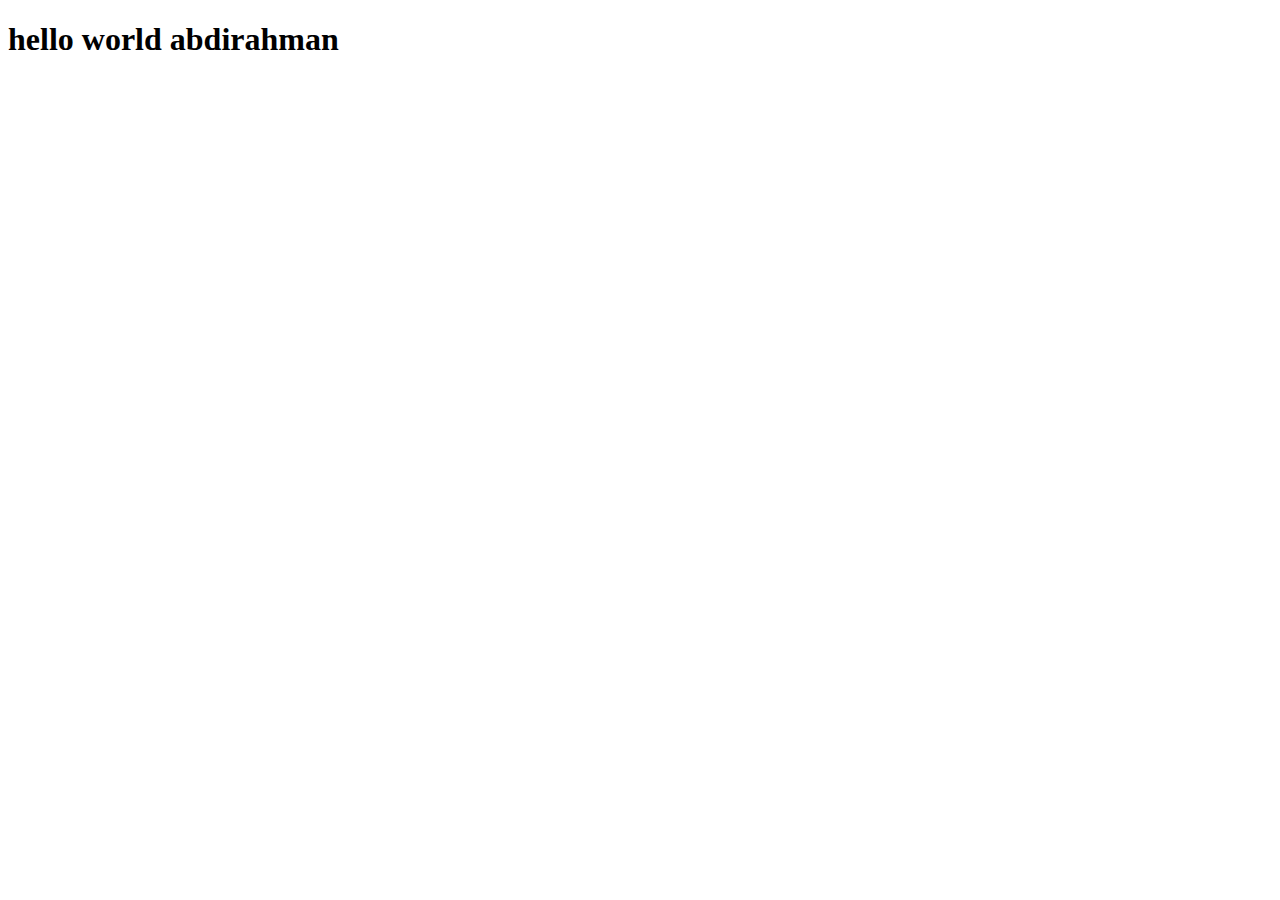
==== about.html @ 11e9bd49 "about page" ====
<!DOCTYPE html>
<html lang="en">
<head>
    <meta charset="UTF-8">
    <meta name="viewport" content="width=device-width, initial-scale=1.0">
    <title>Document</title>
 
</head>
<body>
    <h1>hello world abdirahman</h1>
</body>
</html>
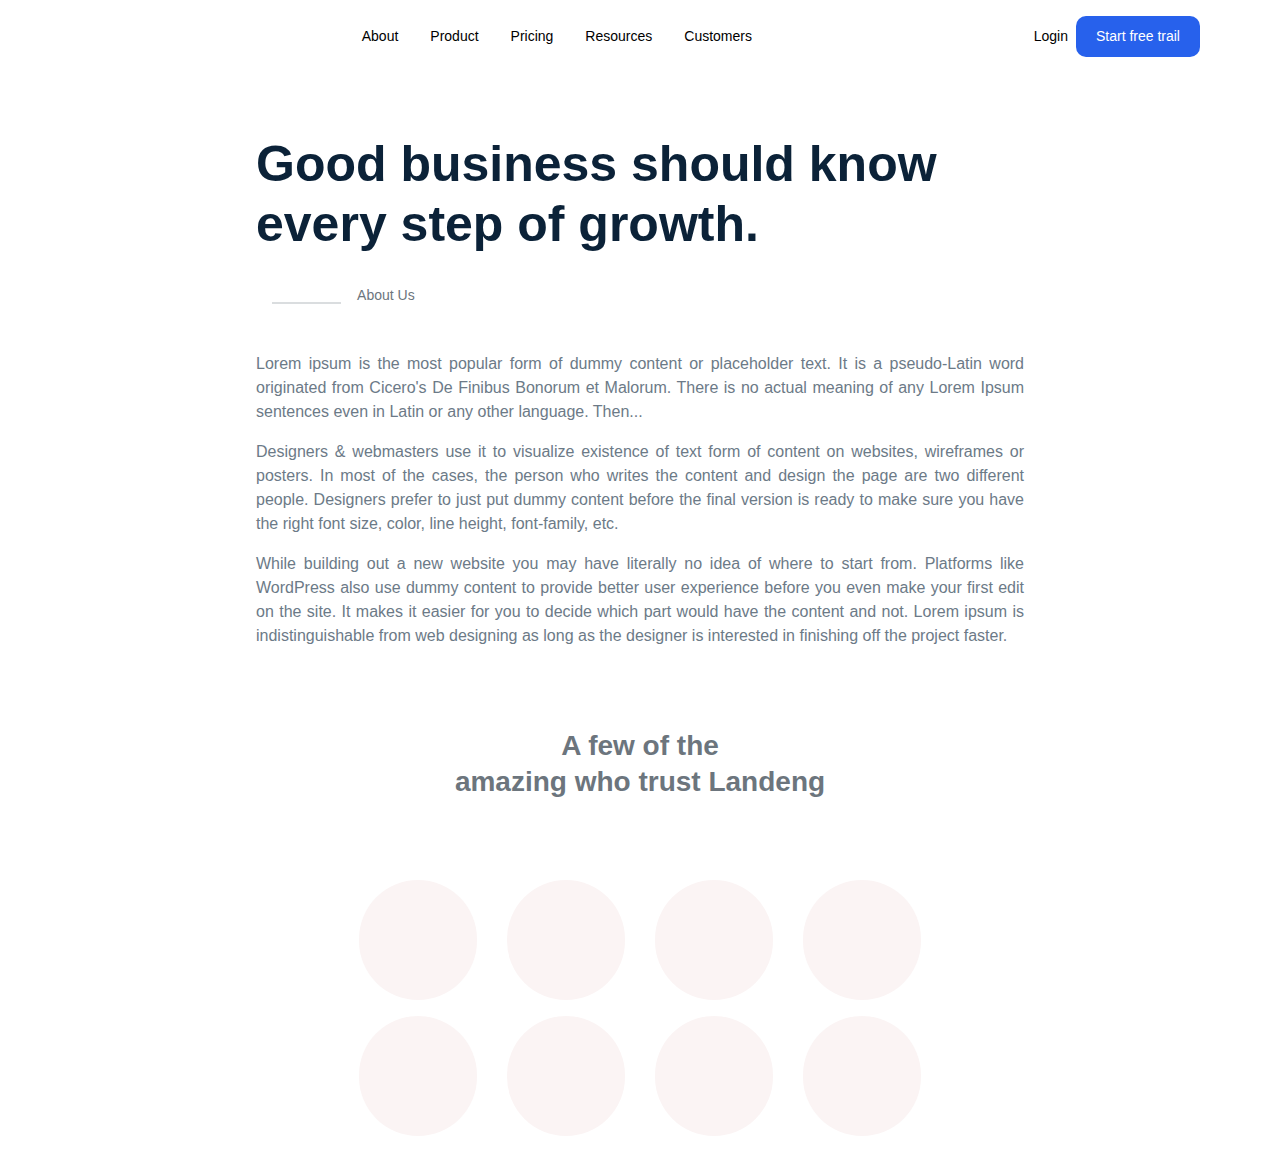
==== commit 74d82867: "Merge pull request #13 from dugsiiyeinc/nasteha" ====
--- a/about.html
+++ b/about.html
@@ -3,10 +3,156 @@
 <head>
     <meta charset="UTF-8">
     <meta name="viewport" content="width=device-width, initial-scale=1.0">
-    <title>Document</title>
- 
+    <title>About</title>
+    <link
+    rel="stylesheet"
+    href="https://cdnjs.cloudflare.com/ajax/libs/font-awesome/6.5.2/css/all.min.css"
+    integrity="sha512-SnH5WK+bZxgPHs44uWIX+LLJAJ9/2PkPKZ5QiAj6Ta86w+fsb2TkcmfRyVX3pBnMFcV7oQPJkl9QevSCWr3W6A=="
+    crossorigin="anonymous"
+    referrerpolicy="no-referrer"
+  />
+    <link rel="stylesheet" href="about.css">
 </head>
 <body>
-    <h1>hello world abdirahman</h1>
+    <header>
+        <div class="header-section">
+            <!--Mobile Header -->
+        <div class=".container mobile-header">
+          <!-- Logo-Left side -->
+  
+          <div class="logo">
+            <a href="#Home" ><img class="logo" src="https://askbootstrap.com/preview/landeng/img/logo.svg" alt=""></a>
+          </div>
+          <!-- humburger-right side -->
+          <div class="hamburger">
+            
+            <i class="fa-solid fa-bars" data-visible="true"></i>
+            <i class="fa-solid fa-close" data-visible="false"></i>
+            
+          </div>
+        </div>
+  
+        <!-- Desktop menue -->
+        <!-- <div class="container"> -->
+          <nav class="desktop-menue">
+            <!-- Logo-Left side -->
+  
+            <div class="logo">
+              <a href="#Home"
+                ><img
+                  class="logo"
+                  src="https://askbootstrap.com/preview/landeng/img/logo.svg"
+                  alt=""
+              /></a>
+            </div>
+  
+            <!-- Menus link -->
+  
+            <ul class="menues-link">
+              <li><a href="#about"> About</a></li>
+              <li><a href="#product">Product</a></li>
+              <li><a href="pricing.html">Pricing </a></li>
+              <li><a href="resources.html">Resources</a></li>
+              <li><a href="#customers">Customers</a></li>
+            </ul>
+            <!-- Menus link right-side -->
+  
+            <ul class="menues-link-butten">
+              <li><a href="Login.html">Login</a></li>
+              <li class="start">
+                <a href="start.html">Start free trail</a>
+              </li>
+            </ul>
+  
+          </nav>
+        <!-- </div> -->
+        <!-- Mobile menue -->
+        <nav class="mobile-menue" data-visible="false">
+  
+          <div class="navigation">
+            <!-- Menus link -->
+            <ul class="menues-link">
+              <li><a href="#about"> About</a></li>
+              <li><a href="#product">Product</a></li>
+              <li><a href="#pricing">Pricing </a></li>
+              <li><a href="#resources">Resources</a></li>
+              <li><a href="#customers">Customers</a></li>
+              <li><a href="#login">Login</a></li>
+              <li class="start">
+                <a href="#start-free-trail">Start free trail</a>
+              </li>
+            </ul>
+          </div>
+        </nav>
+  
+      
+        </div> 
+      </header>
+  
+      <script>
+        const hamburger = document.querySelector(".hamburger");
+        const mobileMenu = document.querySelector(".mobile-menue");
+        const icons = document.querySelectorAll(".hamburger i");
+  
+        hamburger.addEventListener("click", function () {
+          const isVisible = mobileMenu.getAttribute("data-visible") === "true";
+          mobileMenu.setAttribute("data-visible", !isVisible);
+          icons[0].setAttribute("data-visible", !isVisible);
+          icons[1].setAttribute("data-visible", isVisible);
+        });
+      </script>
+
+    <section class="container about-main">
+        <h1>Good business should know every step of growth.</h1>
+        <div class="content-topic"> <hr> <p> About Us</p> </div>
+        <p>
+            Lorem ipsum is the most popular form of dummy content or placeholder text. It is a pseudo-Latin word originated from Cicero's De Finibus Bonorum et Malorum. There is no actual meaning of any Lorem Ipsum sentences even in Latin or any other language. Then...
+        </p>
+        <p>
+            Designers & webmasters use it to visualize existence of text form of content on websites, wireframes or posters. In most of the cases, the person who writes the content and design the page are two different people. Designers prefer to just put dummy content before the final version is ready to make sure you have the right font size, color, line height, font-family, etc.
+        </p>
+        <p>
+            While building out a new website you may have literally no idea of where to start from. Platforms like WordPress also use dummy content to provide better user experience before you even make your first edit on the site. It makes it easier for you to decide which part would have the content and not. Lorem ipsum is indistinguishable from web designing as long as the designer is interested in finishing off the project faster.
+        </p>
+
+
+    </section>
+
+    <section class="container  our-brands">
+        <h2>A few of the <br>
+            amazing who trust Landeng</h2>
+        <div class="first-class">
+            <div class="brands">
+                <i class="fa-brands fa-fedex"></i>
+            </div>
+            <div class="brands">
+                <i class="fa-brands fa-cpanel"></i>
+            </div>
+            <div class="brands">
+                <i class="fa-brands fa-google-plus-g"></i>
+            </div>
+            <div class="brands">
+                <i class="fa-brands fa-centos"></i>
+            </div>
+          
+        </div>
+        <div class="first-class">
+            <div class="brands">
+                <i class="fa-brands fa-amazon-pay"></i>
+            </div>
+            <div class="brands">
+                <i class="fa-brands fa-audible"></i>
+            </div>
+            <div class="brands">
+                <i class="fa-brands fa-behance"></i>
+            </div>
+            <div class="brands">
+                <i class="fa-solid fa-hashtag"></i>
+            </div>
+          
+        </div>
+    
+    </section>
+    
 </body>
 </html>--- a/about.css
+++ b/about.css
@@ -0,0 +1,310 @@
+* {
+    margin: 0;
+    padding: 0;
+    box-sizing: border-box;
+  }
+  
+  body {
+    font-family: circularstd, sans-serif;
+  }
+  
+  .container {
+    max-width:max(80%, 1120px);
+    margin-inline: auto;
+  }
+  
+  header {
+    padding: 1.6875rem 0;
+    
+    /* background-image: url("https://askbootstrap.com/preview/landeng/img/slider1.jpg") ; */
+    /* height: 150vh; */
+  }
+  
+  .desktop-menue {
+    display: flex;
+    justify-content: space-between;
+    align-items: center;
+    position: fixed;
+    background-color: #fff;
+   padding: 1rem 5rem;
+    top: 0;
+    width: 100%;
+    /* background-color: #f1afb0; */
+  
+   
+  }
+  
+  .logo {
+    height: 2.375rem;
+  }
+  
+  .desktop-menue .menues-link {
+    display: flex;
+    gap: 2rem;
+    list-style: none;
+  }
+  
+  .desktop-menue .menues-link a {
+    text-decoration: none;
+    color: #000;
+    font-size: 0.875rem;
+    line-height: 21px;
+    font-weight: 400;
+  }
+  
+  .desktop-menue .menues-link a:hover {
+    background-color: #2761ec;
+    padding: 10px 10px;
+    border-radius: 10px;
+    color: #fff;
+  }
+  
+  .desktop-menue .menues-link-butten {
+    display: flex;
+    gap: 0.5rem;
+    list-style: none;
+    align-items: center;
+  }
+  
+  .desktop-menue .menues-link-butten a {
+    text-decoration: none;
+    color: #000;
+    font-size: 0.875rem;
+    line-height: 21px;
+    font-weight: 400;
+  }
+  
+  .desktop-menue .menues-link-butten a:hover {
+    background-color: #2761ec;
+    padding: 10px 10px;
+    border-radius: 10px;
+    color: #fff;
+  }
+  
+  .desktop-menue .menues-link-butten .start {
+    background-color: #2761ec;
+    padding: 10px 20px;
+    border-radius: 10px;
+  }
+  
+  .desktop-menue .menues-link-butten .start a {
+    text-decoration: none;
+    color: #fff;
+    font-size: 0.875rem;
+    line-height: 21px;
+    font-weight: 400;
+  }
+  
+  .mobile-header {
+    display: none;
+  }
+  
+  .mobile-menue {
+    display: none;
+  }
+  .about-main{
+    margin-top: 5rem;
+    max-width: 60%;
+  }
+
+  .about-main h1 {
+    font-size: 3.125rem;
+    font-weight: 700;
+    line-height: 3.75rem;
+    color:  rgb(11, 34, 56);
+    margin-bottom: 1rem;
+  }
+  
+  .about-main .content-topic{
+    display: flex;
+    align-items: center;
+    margin: 1rem 0;
+
+  }
+ .about-main .content-topic hr{
+    width: 9%;
+   height: 0%;
+   border: 1px solid rgb(218, 221, 223);
+   margin: 2rem 1rem; 
+  }
+ .about-main .content-topic p{
+   font-size: 0.875rem;
+   font-weight: 400;
+   line-height: 1.25rem;
+   color: rgb(108, 117, 125);
+  }
+
+
+  .about-main p {
+    font-size: 1rem;
+    font-weight: 500;
+    line-height: 1.5rem;
+    color: rgb(108, 122, 135);
+    text-align: justify;
+    margin-bottom: 1rem ;
+  }
+
+  .our-brands .first-class .brands {
+    background: #fbf4f4;
+    width: 7.5rem;
+    height: 7.5rem;
+    display: flex;
+    flex-wrap: wrap;
+    align-items: center;
+    justify-content: center;
+    border-radius: 5.625rem;
+    margin: 0 0.4375rem;
+    font-size: 2.625rem;
+    color: #f3a4a4;
+  }
+
+  .our-brands .first-class .brands i{
+    font-style: normal;
+    font-weight: 400;
+    white-space: nowrap;
+    line-height: 1;
+    font-size: 3rem;
+  
+  }
+
+  .our-brands{
+    margin-top: 5rem;
+    max-width: 45%;
+    
+
+  }
+
+  .our-brands h2 {
+    font-size: 1.75rem;
+    font-weight: 600;
+    line-height: 2.25rem;
+    color: rgb(108, 117, 125)    ;
+    text-align: center;
+    margin: 5rem 0;
+  }
+
+  .our-brands .first-class{
+    display: flex;
+    gap: 1rem;
+    margin: 1rem 0;
+  }
+  @media (max-width: 768px) {
+    .desktop-menue {
+      display: none;
+    }
+  
+  
+    .mobile-header {
+      display: flex;
+      justify-content: space-between;
+      align-items: center;
+      padding: 20px 10px;
+      position: fixed;
+      top:0 ;
+      width: 100%;
+      z-index: 10;
+  
+      /* background-color: #fff; */
+    }
+  
+     .hamburger i {
+      background-color: #2761ec;
+      padding: 5px 10px ;
+      border-radius: 5px;
+      color: white;
+    }
+  
+    .hamburger {
+      font-size: 2rem;
+      cursor: pointer;
+    }
+  
+    .mobile-menue {
+      /* display: flex; */
+      flex-direction: column;
+      /* background-color: #fff; */
+      transform: translateY(-100%);
+      transition: transform 350ms ease-in-out;
+      position: absolute;
+      top: 70px;
+      width: 100%;
+      z-index: 5;
+    }
+  
+    .mobile-menue[data-visible="true"] {
+      transform: translateY(0%);
+    }
+    .mobile-menue[data-visible="false"] {
+      transform: translateY(0%);
+      display: flex;
+    }
+  
+    .hamburger i[data-visible="false"] {
+      display: none;
+    }
+  
+    .hamburger i[data-visible="true"] {
+      display: block;
+    }
+  
+    .navigation .menues-link {
+      display: flex;
+      flex-direction: column;
+      gap: 15px;
+      text-align: center;
+      margin-top: 1rem;
+    }
+  
+    .navigation .menues-link li  a{
+     text-decoration: none;
+      color: black;
+    }
+  
+    .navigation .menues-link  .start{
+      background-color: #2761ec;
+      padding: 10px 20px;
+      border-radius: 10px;
+      margin: 0 20px;
+      list-style: none;
+  
+    }
+  
+    .navigation .menues-link  .start a {
+      color: white;
+    }
+
+    .about-main{
+        max-width: 90%;
+      }
+
+      .about-main h1 {
+        font-size: 2rem;
+        font-weight: 800;
+        /* text-align: justify; */
+      }
+      br{
+        display: none;
+      }
+      .our-brands{
+        max-width: 85%;
+        
+    
+      }
+      .our-brands h2 {
+        margin: 3rem 0;
+      }
+    
+
+      .our-brands .first-class .brands {
+        width: 4rem;
+        height: 4rem;
+        margin: 0 3px;
+        font-size: 2.625rem;
+      }
+    
+      .our-brands .first-class .brands i{
+        line-height: 1;
+        font-size: 2rem;
+      
+      }
+}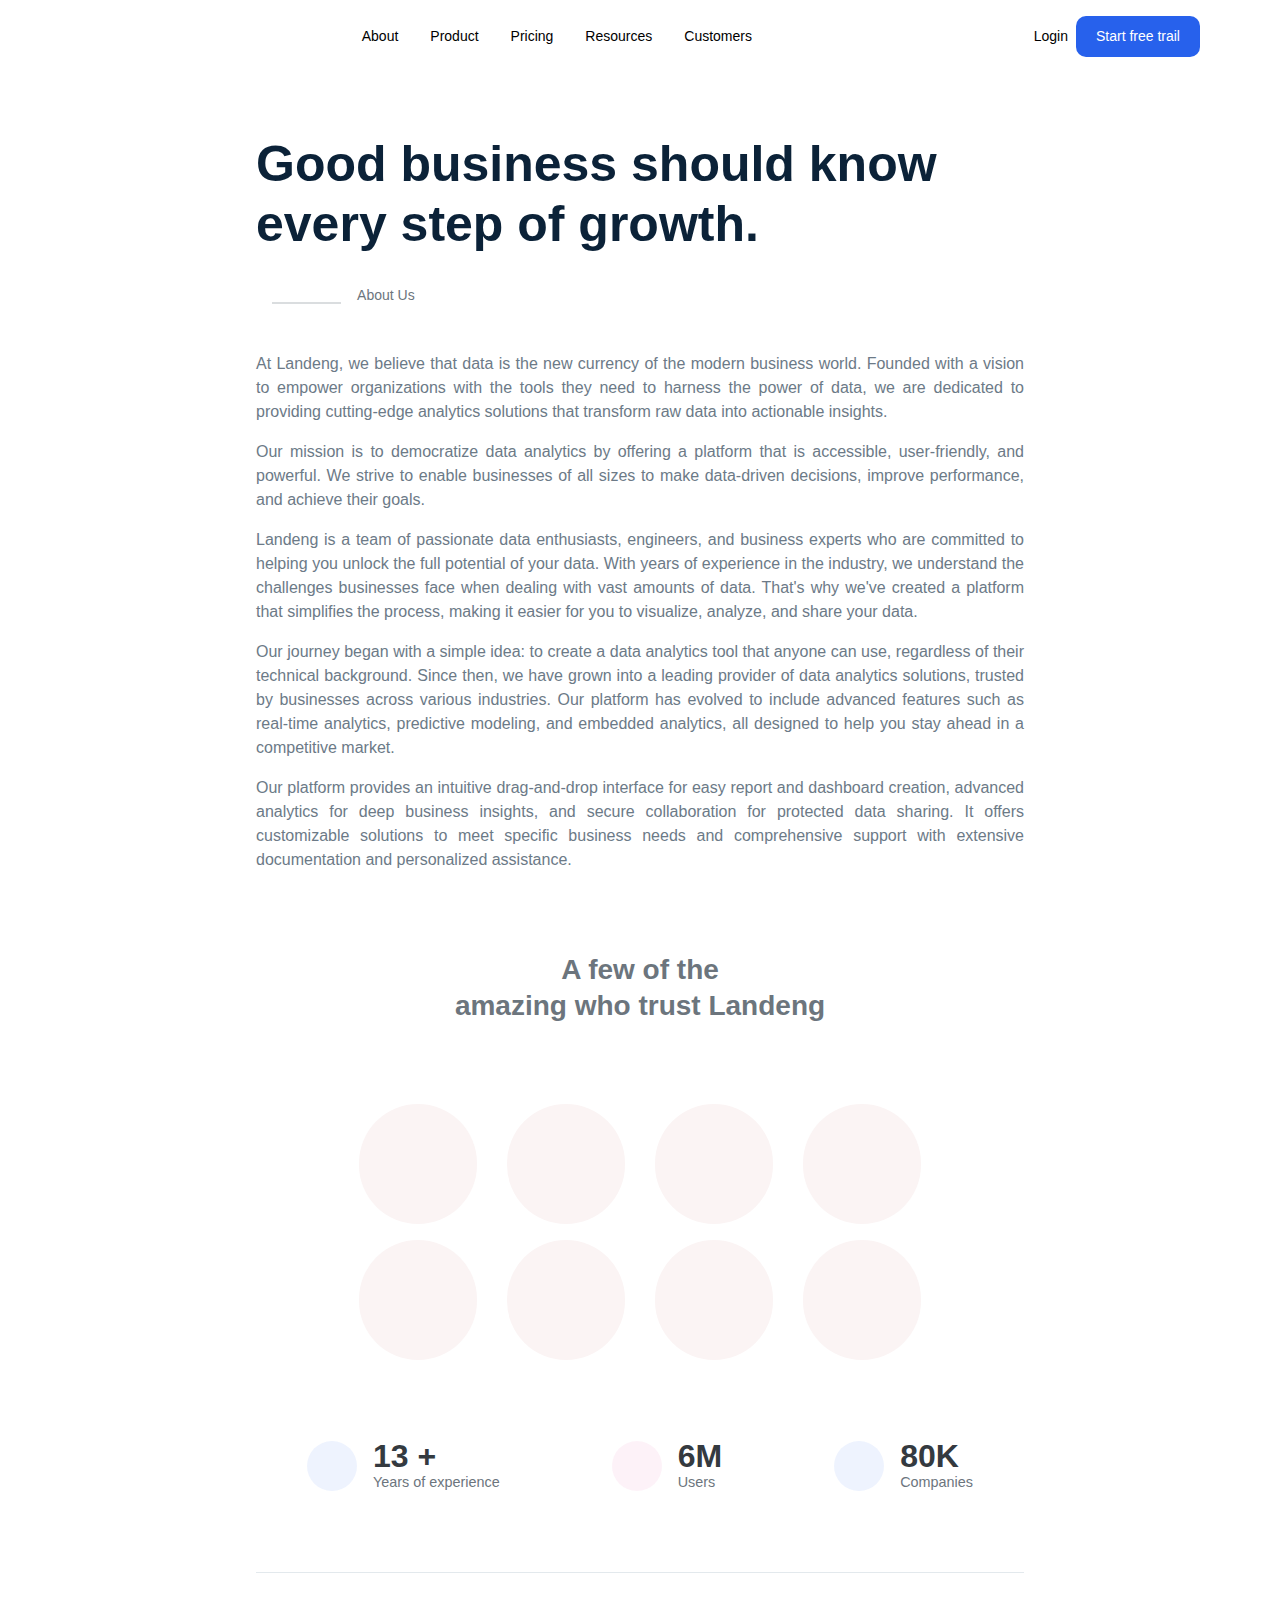
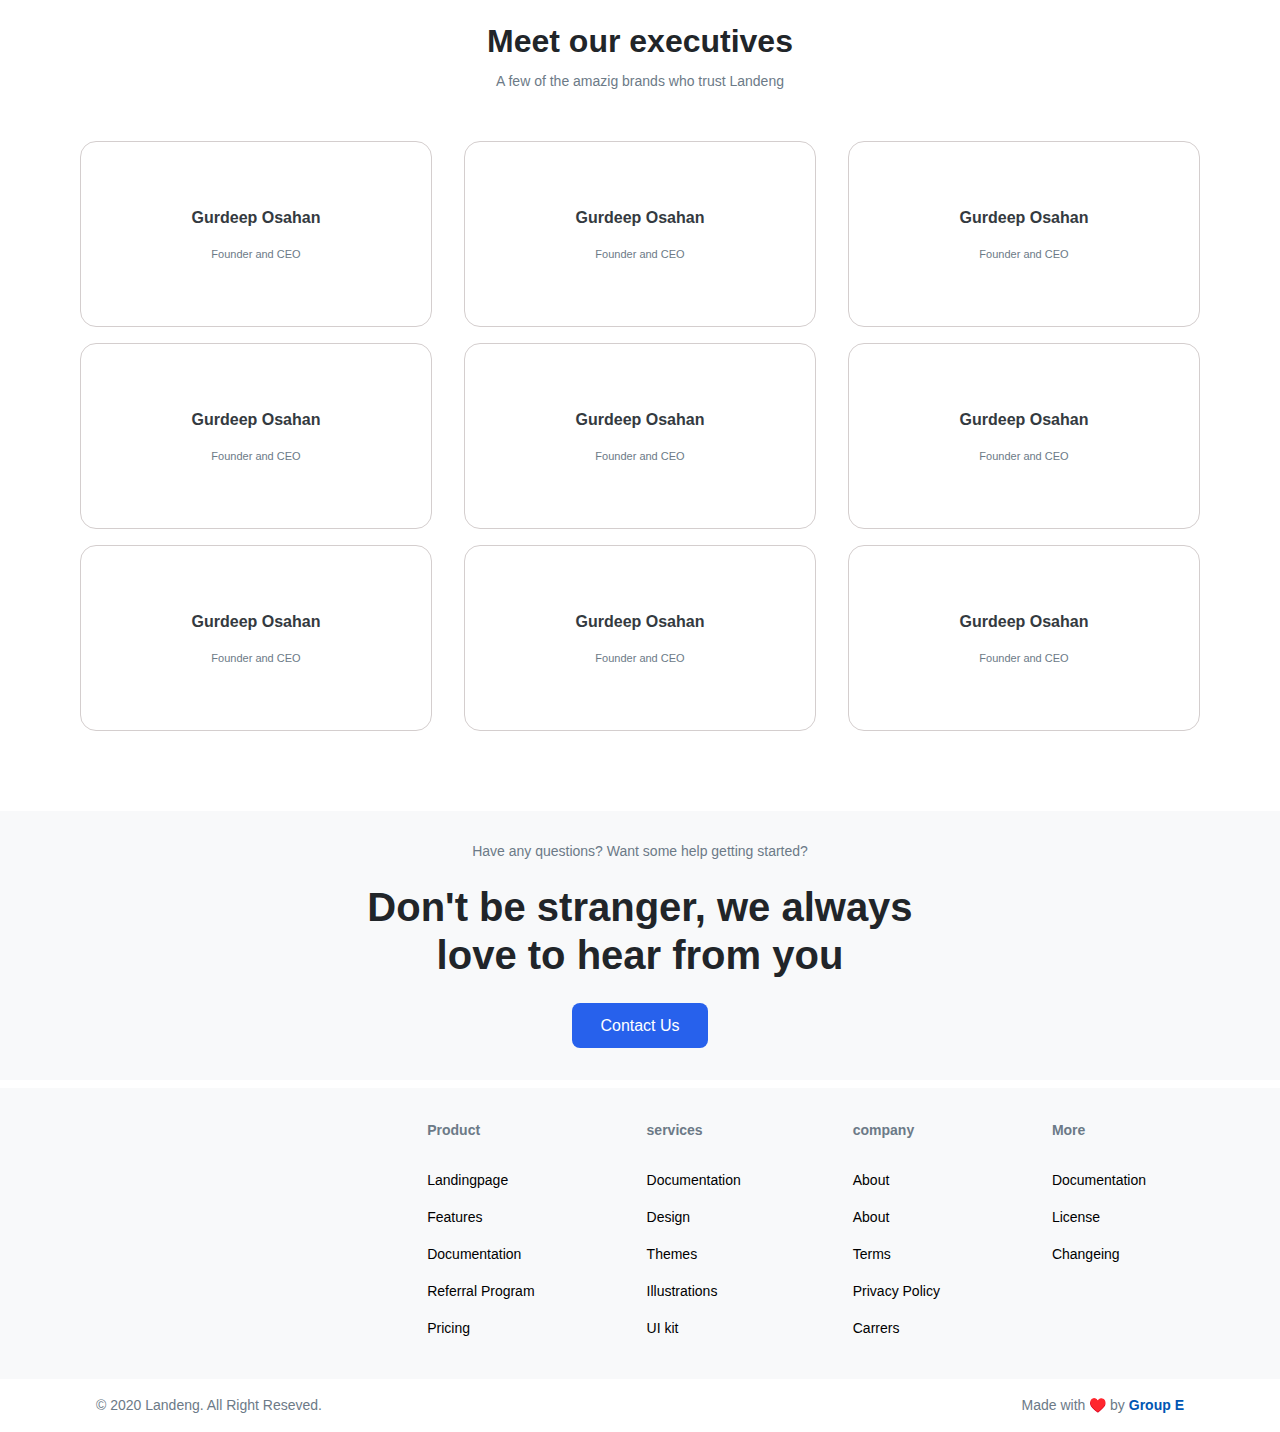
==== commit ad1a62c4: "Merge pull request #19 from dugsiiyeinc/nasteha" ====
--- a/about.html
+++ b/about.html
@@ -38,7 +38,7 @@
             <!-- Logo-Left side -->
   
             <div class="logo">
-              <a href="#Home"
+              <a href="index.html"
                 ><img
                   class="logo"
                   src="https://askbootstrap.com/preview/landeng/img/logo.svg"
@@ -49,11 +49,11 @@
             <!-- Menus link -->
   
             <ul class="menues-link">
-              <li><a href="#about"> About</a></li>
-              <li><a href="#product">Product</a></li>
+              <li><a href="about.html"> About</a></li>
+              <li><a href="product.html">Product</a></li>
               <li><a href="pricing.html">Pricing </a></li>
               <li><a href="resources.html">Resources</a></li>
-              <li><a href="#customers">Customers</a></li>
+              <li><a href="customers.html">Customers</a></li>
             </ul>
             <!-- Menus link right-side -->
   
@@ -72,14 +72,14 @@
           <div class="navigation">
             <!-- Menus link -->
             <ul class="menues-link">
-              <li><a href="#about"> About</a></li>
-              <li><a href="#product">Product</a></li>
-              <li><a href="#pricing">Pricing </a></li>
-              <li><a href="#resources">Resources</a></li>
-              <li><a href="#customers">Customers</a></li>
-              <li><a href="#login">Login</a></li>
+              <li><a href="about.html"> About</a></li>
+              <li><a href="product.html">Product</a></li>
+              <li><a href="pricing.html">Pricing </a></li>
+              <li><a href="resources.html">Resources</a></li>
+              <li><a href="customers.html">Customers</a></li>
+              <li><a href="Login.html">Login</a></li>
               <li class="start">
-                <a href="#start-free-trail">Start free trail</a>
+                <a href="start.html">Start free trail</a>
               </li>
             </ul>
           </div>
@@ -106,13 +106,23 @@
         <h1>Good business should know every step of growth.</h1>
         <div class="content-topic"> <hr> <p> About Us</p> </div>
         <p>
-            Lorem ipsum is the most popular form of dummy content or placeholder text. It is a pseudo-Latin word originated from Cicero's De Finibus Bonorum et Malorum. There is no actual meaning of any Lorem Ipsum sentences even in Latin or any other language. Then...
+          At Landeng, we believe that data is the new currency of the modern business world. Founded with a vision to empower organizations with the tools they need to harness the power of data, we are dedicated to providing cutting-edge analytics solutions that transform raw data into actionable insights.
+
         </p>
         <p>
-            Designers & webmasters use it to visualize existence of text form of content on websites, wireframes or posters. In most of the cases, the person who writes the content and design the page are two different people. Designers prefer to just put dummy content before the final version is ready to make sure you have the right font size, color, line height, font-family, etc.
+          Our mission is to democratize data analytics by offering a platform that is accessible, user-friendly, and powerful. We strive to enable businesses of all sizes to make data-driven decisions, improve performance, and achieve their goals.
+
         </p>
         <p>
-            While building out a new website you may have literally no idea of where to start from. Platforms like WordPress also use dummy content to provide better user experience before you even make your first edit on the site. It makes it easier for you to decide which part would have the content and not. Lorem ipsum is indistinguishable from web designing as long as the designer is interested in finishing off the project faster.
+          Landeng is a team of passionate data enthusiasts, engineers, and business experts who are committed to helping you unlock the full potential of your data. With years of experience in the industry, we understand the challenges businesses face when dealing with vast amounts of data. That's why we've created a platform that simplifies the process, making it easier for you to visualize, analyze, and share your data.
+        </p>
+
+        <p>
+          Our journey began with a simple idea: to create a data analytics tool that anyone can use, regardless of their technical background. Since then, we have grown into a leading provider of data analytics solutions, trusted by businesses across various industries. Our platform has evolved to include advanced features such as real-time analytics, predictive modeling, and embedded analytics, all designed to help you stay ahead in a competitive market.
+
+        </p>
+        <p>
+          Our platform provides an intuitive drag-and-drop interface for easy report and dashboard creation, advanced analytics for deep business insights, and secure collaboration for protected data sharing. It offers customizable solutions to meet specific business needs and comprehensive support with extensive documentation and personalized assistance.
         </p>
 
 
@@ -153,6 +163,246 @@
         </div>
     
     </section>
+
+    <section class="container  users">
+      <div class="number-users">
+        <div class="user-icon">
+          <i class="fa-solid fa-shield"></i>
+        </div>
+        <div class="user-content">
+          <h3>13  +</h3>
+          <p>Years of experience</p>
+        </div>
+      </div>
+      <div class="number-users">
+        <div class="user-icon2">
+          <i class="fa-solid fa-users-line"></i>
+        </div>
+        <div class="user-content">
+          <h3>6M</h3>
+          <p>Users</p>
+        </div>
+      </div>
+      <div class="number-users">
+        <div class="user-icon">
+          <i class="fa-regular fa-building"></i>
+        </div>
+        <div class="user-content">
+          <h3>80K</h3>
+          <p>Companies</p>
+        </div>
+      </div>
+    </section>
+    <section class="container diractor-section">
+      <div class="diractors-topic">
+        <h2>Meet our executives</h2>
+        <p>A few of the amazig brands who trust Landeng</p>
+      </div>
+        <div class="directors">
+          <div class="Co-founders">
+            <img src="	https://askbootstrap.com/preview/landeng/img/user/user3.jpg" alt="">
+            <h5>Gurdeep Osahan</h5>
+            <p>Founder and CEO</p>
+            <div class="social-icons">
+                  
+              <div class="icon1"><i class="fa-brands fa-twitter"></i></div>
+              <div class="icon2"> <i class="fa-brands fa-facebook"></i></div> 
+              <div class="icon3"> <i class="fa-brands fa-linkedin"></i></div>
+            
+          </div>
+          </div>
+          <div class="Co-founders">
+            <img src="https://askbootstrap.com/preview/landeng/img/user/user7.jpg" alt="">
+            <h5>Gurdeep Osahan</h5>
+            <p>Founder and CEO</p>
+            <div class="social-icons">
+                  
+              <div class="icon1"><i class="fa-brands fa-twitter"></i></div>
+              <div class="icon2"> <i class="fa-brands fa-facebook"></i></div> 
+              <div class="icon3"> <i class="fa-brands fa-linkedin"></i></div>
+            
+          </div>
+          </div>
+          <div class="Co-founders">
+            <img src="https://askbootstrap.com/preview/landeng/img/user/user1.jpg" alt="">
+            <h5>Gurdeep Osahan</h5>
+            <p>Founder and CEO</p>
+            <div class="social-icons">
+                  
+              <div class="icon1"><i class="fa-brands fa-twitter"></i></div>
+              <div class="icon2"> <i class="fa-brands fa-facebook"></i></div> 
+              <div class="icon3"> <i class="fa-brands fa-linkedin"></i></div>
+            
+          </div>
+          </div>
+        </div>
+        <div class="directors">
+          <div class="Co-founders">
+            <img src="	https://askbootstrap.com/preview/landeng/img/user/user4.jpg" alt="">
+            <h5>Gurdeep Osahan</h5>
+            <p>Founder and CEO</p>
+            <div class="social-icons">
+                  
+              <div class="icon1"><i class="fa-brands fa-twitter"></i></div>
+              <div class="icon2"> <i class="fa-brands fa-facebook"></i></div> 
+              <div class="icon3"> <i class="fa-brands fa-linkedin"></i></div>
+            
+          </div>
+          </div>
+          <div class="Co-founders">
+            <img src="https://askbootstrap.com/preview/landeng/img/user/user5.jpg" alt="">
+            <h5>Gurdeep Osahan</h5>
+            <p>Founder and CEO</p>
+            <div class="social-icons">
+                  
+              <div class="icon1"><i class="fa-brands fa-twitter"></i></div>
+              <div class="icon2"> <i class="fa-brands fa-facebook"></i></div> 
+              <div class="icon3"> <i class="fa-brands fa-linkedin"></i></div>
+            
+          </div>
+          </div>
+          <div class="Co-founders">
+            <img src="	https://askbootstrap.com/preview/landeng/img/user/user6.jpg" alt="">
+            <h5>Gurdeep Osahan</h5>
+            <p>Founder and CEO</p>
+            <div class="social-icons">
+                  
+              <div class="icon1"><i class="fa-brands fa-twitter"></i></div>
+              <div class="icon2"> <i class="fa-brands fa-facebook"></i></div> 
+              <div class="icon3"> <i class="fa-brands fa-linkedin"></i></div>
+            
+          </div>
+          </div>
+        </div>
+        <div class="directors">         
+          <div class="Co-founders">
+            <img src="		https://askbootstrap.com/preview/landeng/img/user/user2.jpg" alt="">
+            <h5>Gurdeep Osahan</h5>
+            <p>Founder and CEO</p>
+            <div class="social-icons">
+                  
+              <div class="icon1"><i class="fa-brands fa-twitter"></i></div>
+              <div class="icon2"> <i class="fa-brands fa-facebook"></i></div> 
+              <div class="icon3"> <i class="fa-brands fa-linkedin"></i></div>
+            
+          </div>
+          </div>
+          <div class="Co-founders">
+            <img src="	https://askbootstrap.com/preview/landeng/img/user/user8.jpg" alt="">
+            <h5>Gurdeep Osahan</h5>
+            <p>Founder and CEO</p>
+            <div class="social-icons">
+                  
+              <div class="icon1"><i class="fa-brands fa-twitter"></i></div>
+              <div class="icon2"> <i class="fa-brands fa-facebook"></i></div> 
+              <div class="icon3"> <i class="fa-brands fa-linkedin"></i></div>
+            
+          </div>
+          </div>
+          <div class="Co-founders">
+            <img src="	https://askbootstrap.com/preview/landeng/img/user/user6.jpg" alt="">
+            <h5>Gurdeep Osahan</h5>
+            <p>Founder and CEO</p>
+            <div class="social-icons">
+                  
+              <div class="icon1"><i class="fa-brands fa-twitter"></i></div>
+              <div class="icon2"> <i class="fa-brands fa-facebook"></i></div> 
+              <div class="icon3"> <i class="fa-brands fa-linkedin"></i></div>
+            
+          </div>
+          </div>
+        </div>
+
+
+    </section>
+
+    <section class="contact-us">
+      <p>Have any questions? Want some help getting started?</p>
+      <h1>Don't be stranger, we always <br>
+        love to hear from you</h1>
+        <button>Contact Us</button>
+    </section>
+
+     
+    <footer >
+      <div class="container"> 
+        <div class="concludes">
+
+          <div class="social-media">
+            <div class="logo">
+              <a href="#Home" ><img class="logo" src="https://askbootstrap.com/preview/landeng/img/logo.svg" alt=""></a>
+            </div>
+
+            <div class="social-icons">
+              
+                <i class="fa-brands fa-twitter"></i>
+                <i class="fa-brands fa-facebook"></i>
+                <i class="fa-brands fa-linkedin"></i>
+              
+            </div>
+      
+
+
+          </div>
+          <div class="operations">
+            <div class="operation-part-one">
+            <div class="product">
+              <p>Product</p>
+              <ul>
+                <li><a href="#">Landingpage</a></li>
+                <li><a href="#">Features</a></li>
+                <li><a href="#">Documentation</a></li>
+                <li><a href="#">Referral Program</a></li>
+                <li><a href="#">Pricing</a></li>
+              </ul>
+            </div>
+            <div class="servies">
+                    <p>services</p>
+                    <ul>
+                      <li><a href="#">Documentation</a></li>
+                      <li><a href="#">Design</a></li>
+                      <li><a href="#">Themes</a></li>
+                      <li><a href="#">Illustrations</a></li>
+                      <li><a href="#">UI kit</a></li>
+                    </ul>
+            </div>
+             </div>
+          
+     
+         <div class="operation-part-one">
+          <div class="company">
+           <p>company</p>
+           <ul>
+           <li><a href="#">About</a></li>
+           <li><a href="#">About</a></li>
+           <li><a href="#">Terms</a></li>
+           <li><a href="#">Privacy Policy</a></li>
+           <li><a href="#">Carrers</a></li>
+           </ul>
+           </div>
+
+          <div class="more">
+           <p>More </p>
+           <ul>
+           <li><a href="#">Documentation</a></li>
+           <li><a href="#">License</a></li>
+           <li><a href="#">Changeing</a></li>
+           </ul>
+           </div>
+           </div>
+                
+          
+          </div>
+        </div>
+    
+      </div>
+    </footer>
+
+    <section class="container copy-right">
+      <p>© 2020 Landeng. All Right Reseved.</p>
+      <p>Made with ♥️ by <span>Group E</span> </p>
+    </section>
+
     
 </body>
 </html>--- a/about.css
+++ b/about.css
@@ -188,6 +188,286 @@
     gap: 1rem;
     margin: 1rem 0;
   }
+
+  .users {
+    display: flex;
+    justify-content: center;
+    align-items: center;
+    gap: 7rem;
+    margin-top: 5rem;
+    max-width: 60%;
+    border-bottom: solid 1px rgb(227, 233, 237);
+    margin-bottom: 2rem;
+    padding-bottom:5rem ;
+
+  }
+  
+  .users .number-users {
+    display: flex;
+    align-items: center;
+    gap: 1rem;
+  
+  }
+
+
+  .users  .number-users  .user-content h3{
+    font-size: 2rem;
+    font-weight: 700;
+    line-height: 2rem;
+    color:  rgb(52, 58, 64);
+
+  }
+  .users  .number-users  .user-content p{
+    font-size: 0.9rem;
+    font-weight: 400;
+    line-height: 1.25rem;
+    color:   rgb(108, 117, 125);
+
+  }
+  .users  .number-users .user-icon i {
+    font-size: 23px;
+    background-color: rgb(39 97 236 / 8%);
+    padding: 10px 11px;
+    color: #2761ec;
+    width: 50px;
+    height: 50px;
+    display: flex;
+    align-items: center;
+    justify-content: center;
+    border-radius: 22.5rem;
+  }
+  .users  .number-users .user-icon2 i {
+    font-size: 23px;
+    background-color: rgb(247 206 228 / 27%);
+    padding: 10px 11px;
+    color: #f7afc0;
+    width: 50px;
+    height: 50px;
+    display: flex;
+    align-items: center;
+    justify-content: center;
+    border-radius: 22.5rem;
+   
+  }
+
+  .diractor-section .diractors-topic{
+    display: flex;
+    flex-direction: column;
+    justify-content: center;
+    align-items: center;
+    gap: 0.5rem;
+    margin: 3rem 0;
+
+  }
+  .diractor-section .diractors-topic h2{
+    font-size: 2rem;
+    font-weight: 700;
+    color:  rgb(33, 37, 41);
+    line-height: 2.5rem;
+
+  }
+  .diractor-section .diractors-topic {
+    font-size: 0.875rem;
+    font-weight: 400;
+    color:  rgb(108, 122, 135);
+    line-height: 1.5rem;
+
+  }
+
+  .diractor-section  .directors {
+    display: flex;
+    gap: 2rem;
+    margin-bottom: 1rem;
+
+   
+   
+  }
+  .diractor-section .directors .Co-founders {
+    border: solid 1px rgb(212, 206, 206);
+    display: flex;
+    flex-direction: column;
+    justify-content: center;
+    gap: 1rem;
+    align-items: center;
+    width: 100%;
+    height: 100%;
+    padding: 3rem;
+    border-radius: 1rem;
+  }
+  .diractor-section .directors  .Co-founders img{ 
+    border-radius: 22.5rem;
+
+  }
+
+  .diractor-section .directors  .Co-founders h5{
+    font-size: 1rem;
+    font-weight: 700;
+    color:  rgb(52, 58, 64);
+    line-height: 1.5rem;
+    
+
+  }
+
+  .diractor-section .directors  .Co-founders p{
+    font-size: 0.6875rem;
+    font-weight: 400;
+    color:  #6c7a87;
+    line-height: 1rem;
+    
+
+  }
+
+  .diractor-section .directors  .social-icons{
+    display: flex;
+    gap: 0.5rem;
+  }
+  .diractor-section .directors  .social-icons .icon1{
+    font-size: 1.6875rem;
+    font-weight: 400;
+    color: #31a9f3;
+    line-height: 1rem;
+    
+
+  }
+  .diractor-section .directors  .social-icons .icon2{
+    font-size: 1.6875rem;
+    font-weight: 400;
+    color: #2761ec;
+    line-height: 1rem;
+    
+
+  }
+  .diractor-section .directors  .social-icons .icon3{
+    font-size: 1.6875rem;
+    font-weight: 400;
+    color: #097CB7;
+    line-height: 1rem;
+    
+
+  }
+
+  .contact-us{
+    display: flex;
+    flex-direction: column;
+    justify-content: center;
+    align-items: center;
+    gap: 1.5rem;
+    padding: 2rem;
+    background-color: #f8f9fa;
+    margin-bottom: 0.5rem;
+    margin-top: 5rem;
+  }
+
+ .contact-us h1{
+    font-size: 2.5rem;
+    font-weight: 700;
+    color:  #212529;
+    line-height: 3rem;
+    text-align: center;
+    
+
+  }
+ .contact-us p{
+    font-size: 0.875rem;
+    font-weight: 400;
+    color:  rgb(108, 122, 135);
+    line-height: 1rem;
+    
+
+  }
+
+  .contact-us button{
+    color: #fff;
+    background-color: #2761ec;
+    border: none;
+    border-radius: 0.5rem;
+    padding: .85rem 1.8rem;
+    font-size: 1rem;
+    text-align: center;
+
+}
+  
+
+footer{
+  background-color: #f8f9fa;
+  padding: 2rem  0;
+}
+
+footer .concludes {
+  display: flex;
+  gap: 1rem;
+  width: 100%;
+  align-items: center;
+ 
+}
+
+footer .concludes .social-media {
+  width: 30%;
+  display: flex;
+  flex-direction: column;
+  
+}
+footer .concludes .social-icons {
+ margin: 1.5rem;
+ font-size: 1.5rem;
+ color: #2761ec;
+  
+  
+}
+
+footer .concludes .operations {
+  width: 70%;
+  display: flex;
+  gap: 7rem;
+}
+
+
+footer .concludes .operations .operation-part-one {
+
+  display: flex;
+  gap: 7rem;
+}
+
+footer .concludes .operations  p {
+ font-size: 0.875rem;
+ font-weight: 700;
+ line-height: 1.3125rem;
+ color:  rgb(108, 122, 135);
+ margin-bottom: 1.3rem;
+}
+footer .concludes .operations ul li {
+  list-style: none;
+  padding: 0.5rem 0;
+}
+footer .concludes .operations ul li a {
+ text-decoration: none;
+ color: #000;
+ font-size: 0.875rem;
+ font-weight: 500;
+ line-height: 1.3125rem;
+}
+footer .concludes .operations ul li a:hover {
+  color: #2761ec;
+ 
+}
+
+.copy-right{
+  display: flex;
+  justify-content: space-between;
+  padding: 1rem;
+}
+
+ .copy-right  p {
+  font-size: 0.875rem;
+  font-weight: 400;
+  line-height: 1.3125rem;
+  color:  rgb(108, 122, 135);
+ 
+ }
+ .copy-right  p span {
+  color: #0056b3;
+  font-weight: 700;
+ }
   @media (max-width: 768px) {
     .desktop-menue {
       display: none;
@@ -229,6 +509,7 @@
       top: 70px;
       width: 100%;
       z-index: 5;
+      background-color: #fff;
     }
   
     .mobile-menue[data-visible="true"] {
@@ -250,9 +531,11 @@
     .navigation .menues-link {
       display: flex;
       flex-direction: column;
-      gap: 15px;
+      gap: 25px;
       text-align: center;
       margin-top: 1rem;
+      padding-bottom: 1rem;
+  
     }
   
     .navigation .menues-link li  a{
@@ -307,4 +590,37 @@
         font-size: 2rem;
       
       }
+
+      .users {
+        flex-direction: column;
+        gap: 1rem;
+    
+      }
+
+      .diractor-section  .directors {
+      flex-direction: column;
+      margin: 1rem;
+    
+       
+       
+      }
+
+      .contact-us{
+        padding: 1rem ;
+        align-items: center;
+        margin-top: 2rem;
+      }
+
+        
+footer {
+  display: none;
+   
+  }
+    
+
+  
+  .copy-right{
+    flex-direction: column;
+    align-items: center;
+  }
 }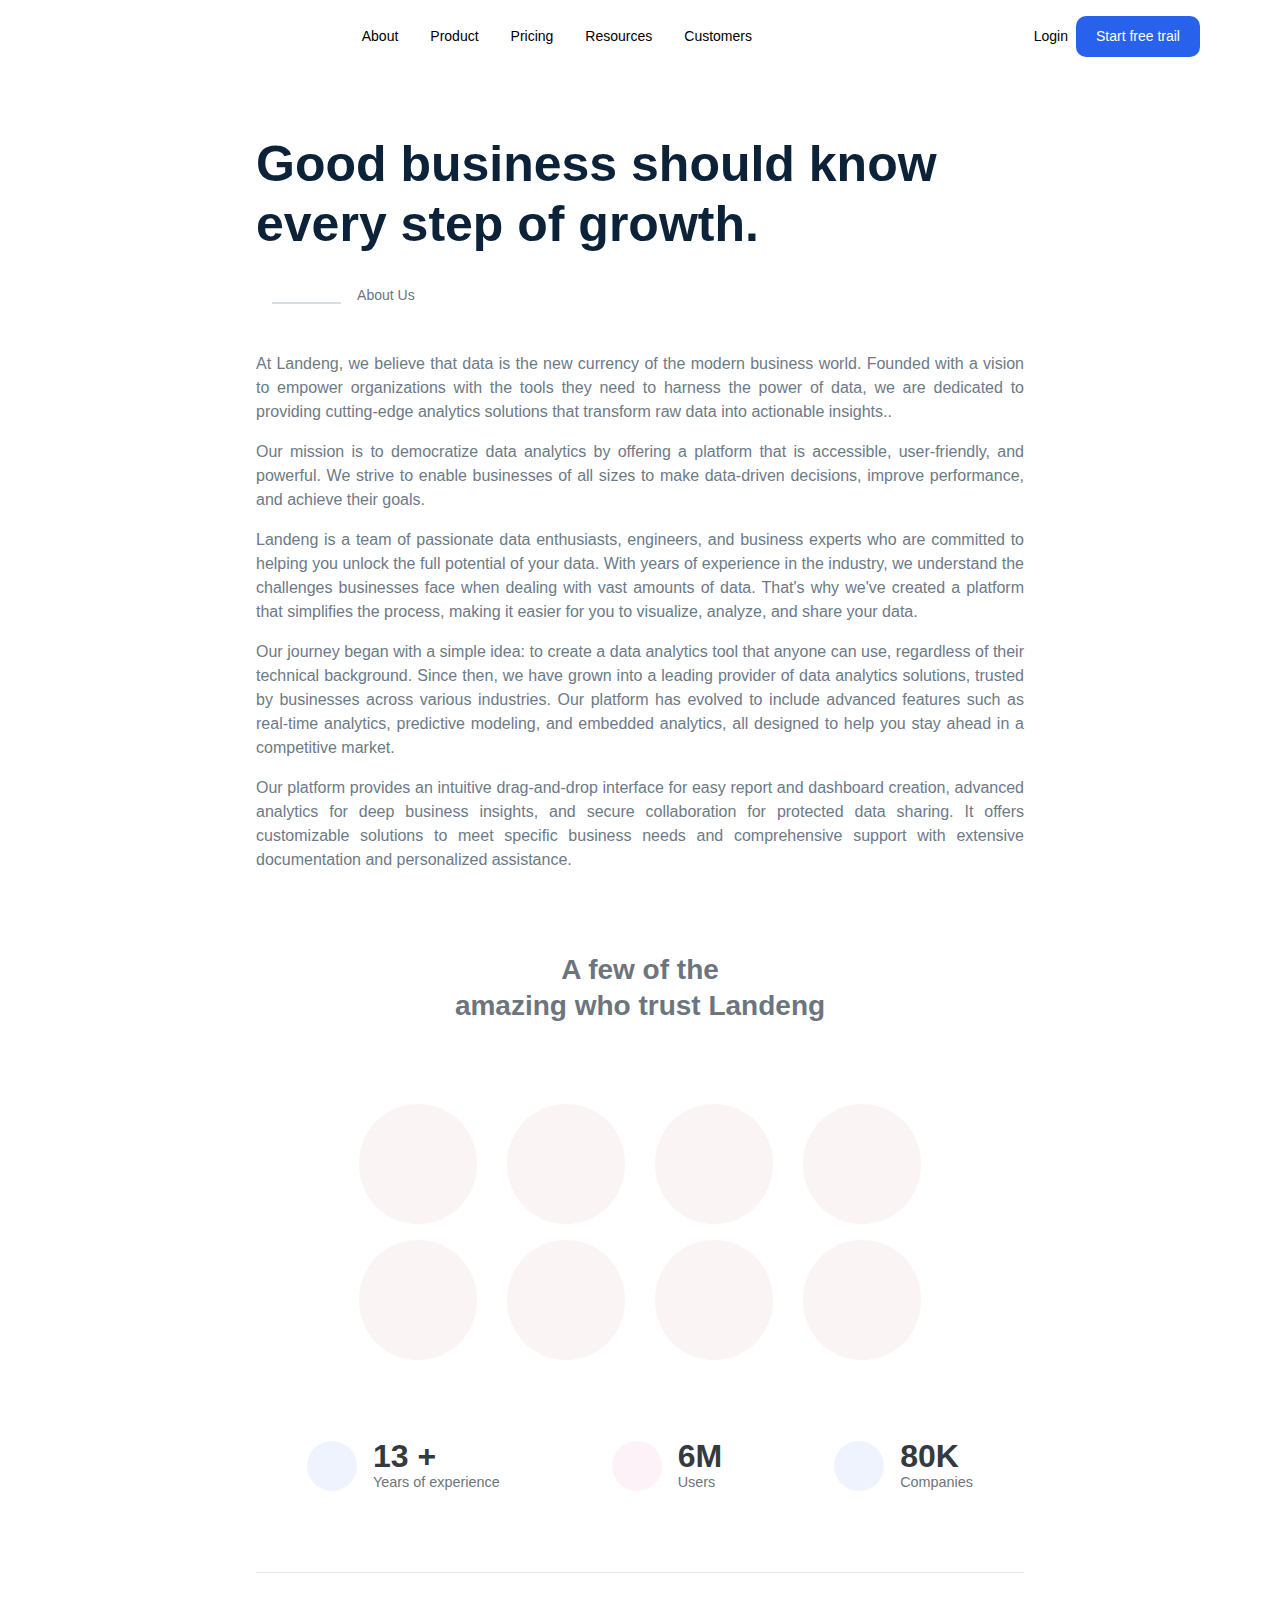
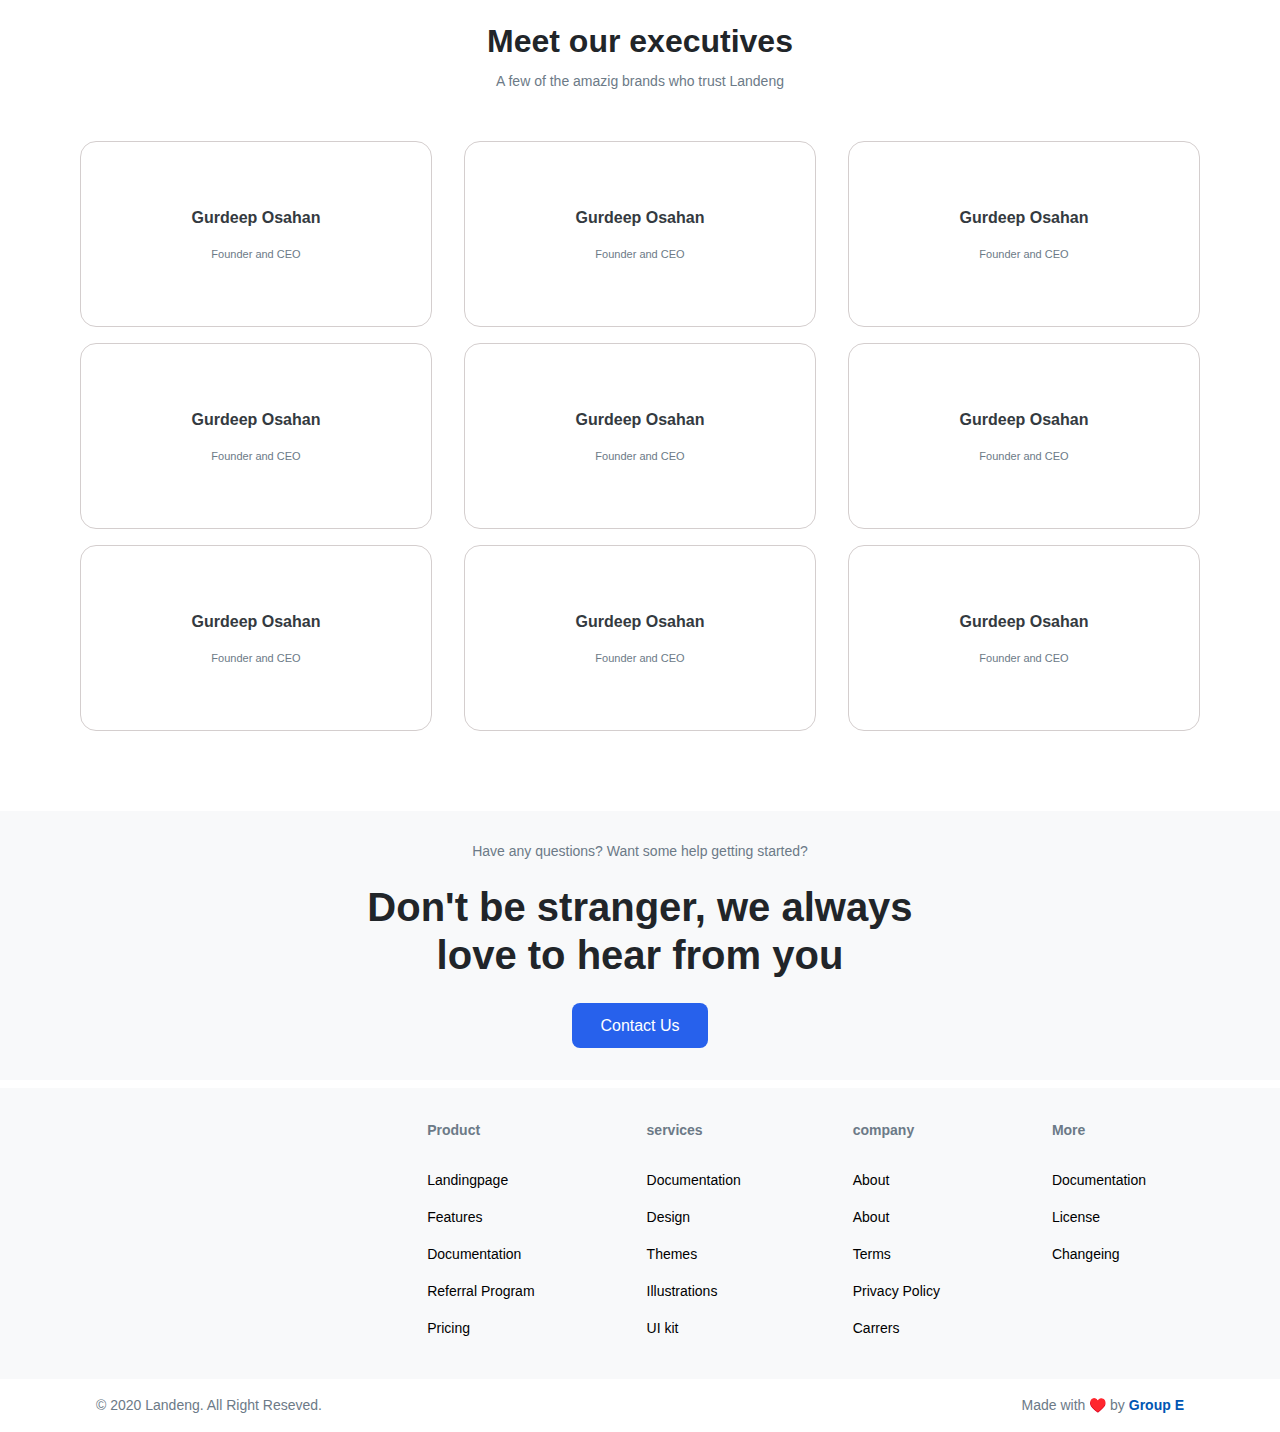
==== commit df50af5f: "updated index.html" ====
--- a/about.html
+++ b/about.html
@@ -67,7 +67,7 @@
           </nav>
         <!-- </div> -->
         <!-- Mobile menue -->
-        <nav class="mobile-menue" data-visible="false">
+        <nav class="mobile-menue" data-visible="true">
   
           <div class="navigation">
             <!-- Menus link -->
@@ -106,7 +106,7 @@
         <h1>Good business should know every step of growth.</h1>
         <div class="content-topic"> <hr> <p> About Us</p> </div>
         <p>
-          At Landeng, we believe that data is the new currency of the modern business world. Founded with a vision to empower organizations with the tools they need to harness the power of data, we are dedicated to providing cutting-edge analytics solutions that transform raw data into actionable insights.
+          At Landeng, we believe that data is the new currency of the modern business world. Founded with a vision to empower organizations with the tools they need to harness the power of data, we are dedicated to providing cutting-edge analytics solutions that transform raw data into actionable insights..
 
         </p>
         <p>
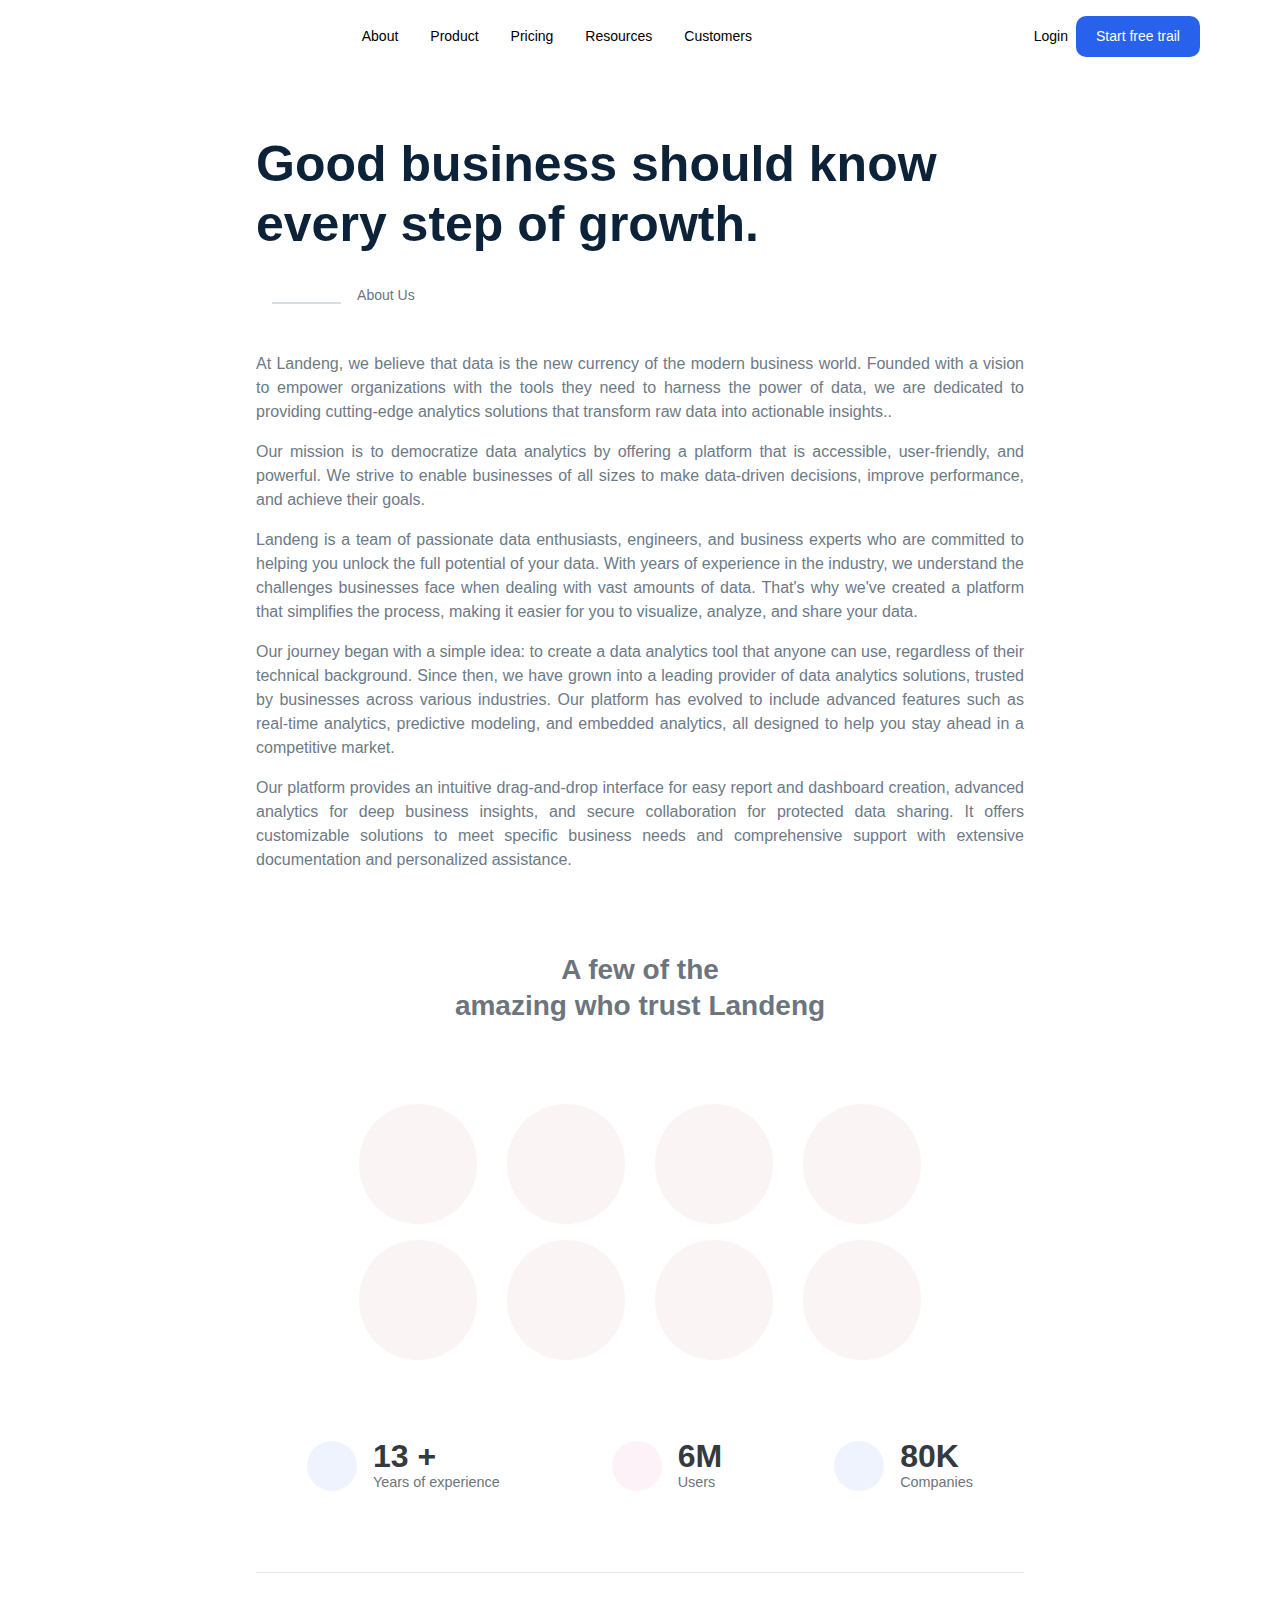
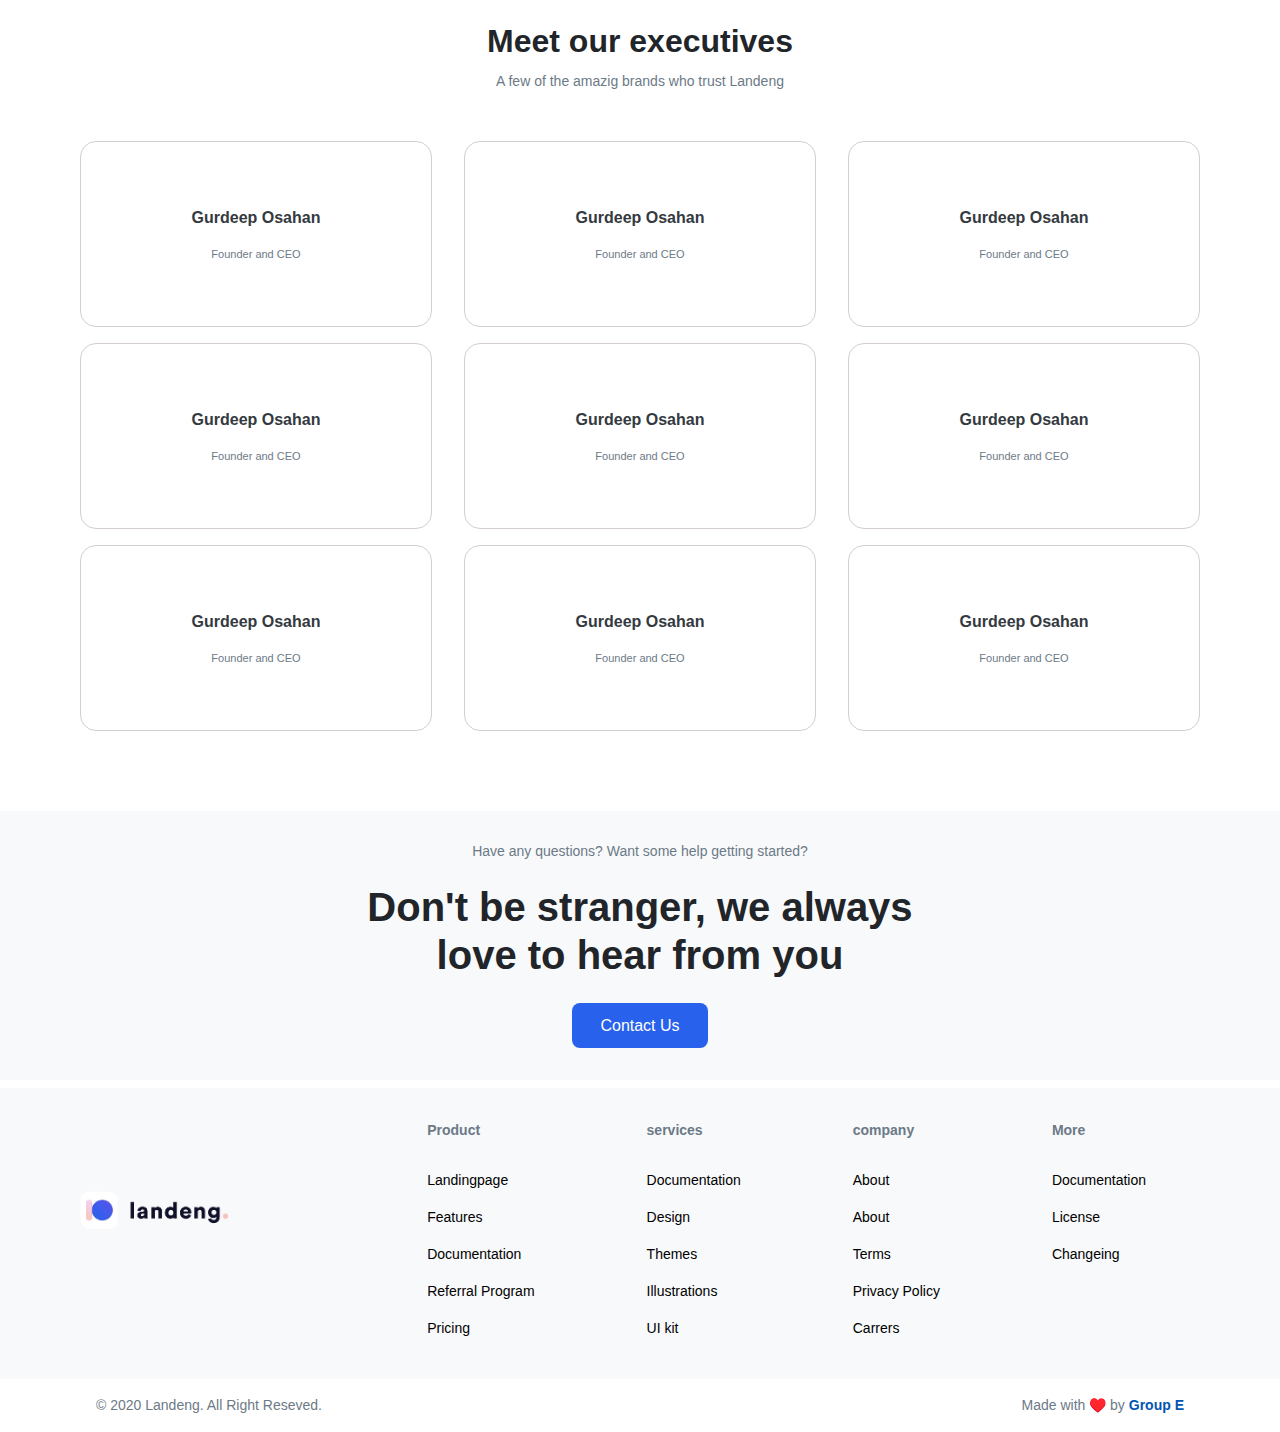
==== commit eab3d4ca: "solve responsive and images" ====
--- a/about.html
+++ b/about.html
@@ -21,7 +21,7 @@
           <!-- Logo-Left side -->
   
           <div class="logo">
-            <a href="#Home" ><img class="logo" src="https://askbootstrap.com/preview/landeng/img/logo.svg" alt=""></a>
+            <a href="#Home" ><img class="logo" src="image/logo.png" alt=""></a>
           </div>
           <!-- humburger-right side -->
           <div class="hamburger">
@@ -330,7 +330,7 @@
 
           <div class="social-media">
             <div class="logo">
-              <a href="#Home" ><img class="logo" src="https://askbootstrap.com/preview/landeng/img/logo.svg" alt=""></a>
+              <a href="#Home" ><img class="logo" src="image/logo.png" alt=""></a>
             </div>
 
             <div class="social-icons">
